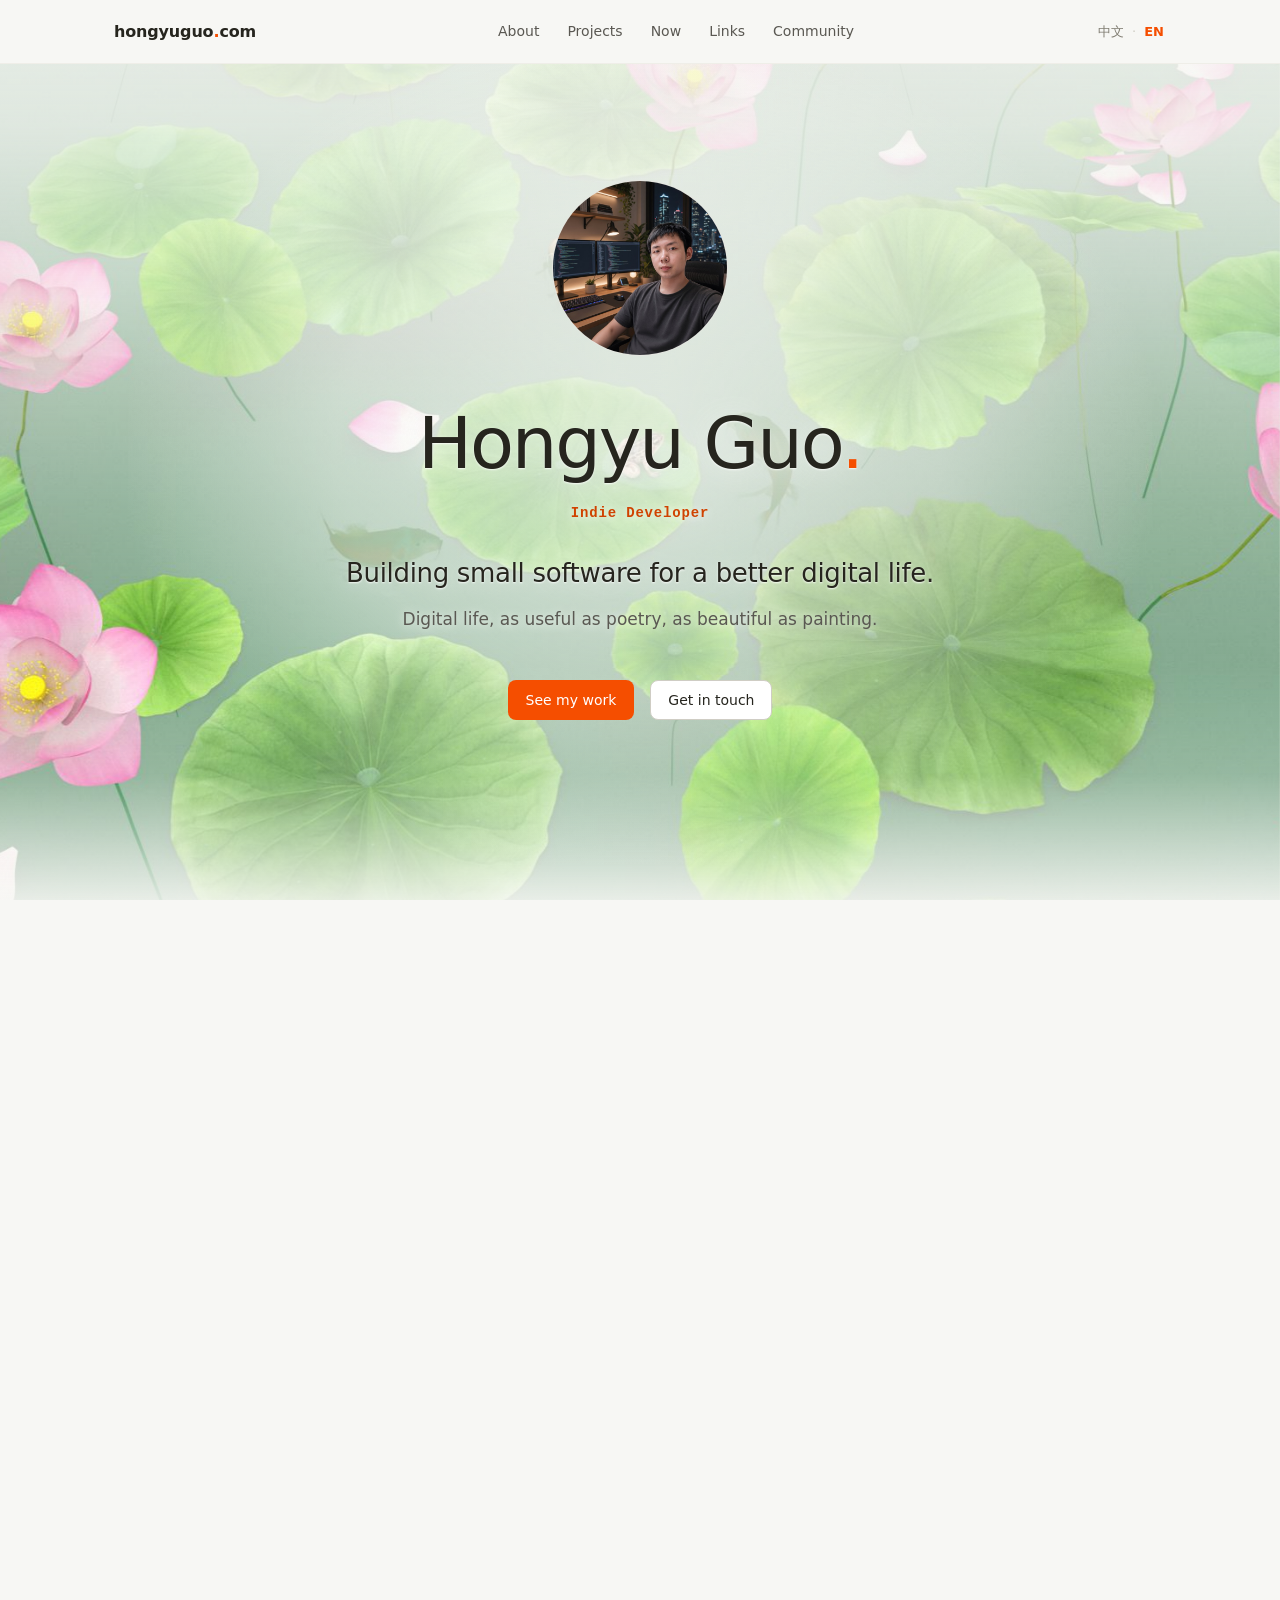
==== index.html @ 1970f5fa "hero 荷花池背景改为压缩视频滚动 scrub:101帧序列(10MB/101请求)压成 H.264 mp4(1.4MB/1请求),不自动播放仅随滚动 seek,失败回退按需加载帧序列;部署包排除 " ====
<!DOCTYPE html>
<html lang="en" data-title-key="meta.title.index">
<head>
  <meta charset="UTF-8">
  <meta name="viewport" content="width=device-width, initial-scale=1.0">
  <title>Hongyu Guo · Indie Developer</title>
  <meta name="description" content="Hongyu Guo, indie developer. Building small software for a better digital life — SafeVault and MaiKer.">
  <link rel="icon" type="image/png" media="(prefers-color-scheme: dark)" href="assets/favicon-white.png?v=2">
  <link rel="icon" type="image/png" media="(prefers-color-scheme: light)" href="assets/favicon-black.png?v=2">
  <link rel="stylesheet" href="preview-cursor.css?v=8">
</head>
<body>

  <!-- Top nav · cream canvas, 64px -->
  <nav class="top-nav" aria-label="Global">
    <div class="nav-inner">
      <a class="wordmark" href="#top">hongyuguo<span class="dot">.</span>com</a>
      <div class="nav-links">
        <a href="#about" data-scene="about" data-i18n="nav.about">About</a>
        <a href="#projects" data-scene="projects" data-i18n="nav.projects">Projects</a>
        <a href="#now" data-scene="now" data-i18n="nav.now">Now</a>
        <a href="#links" data-scene="links" data-i18n="nav.links">Links</a>
        <a href="discuss.html" data-i18n="nav.community">Community</a>
      </div>
      <span class="lang-switch" aria-label="Language">
        <a href="#" data-lang="zh">中文</a>
        <span class="sep">·</span>
        <a href="#" data-lang="en">EN</a>
      </span>
    </div>
  </nav>

  <main id="top">

    <!-- One-screen scroll story: 4 scenes inside a sticky viewport -->
    <section class="hero hero-pond" id="hero-pond">
      <div class="hero-sticky">

        <!-- scene backdrop: 压缩视频 scrub(3D 环绕镜头)——视频不自动播放,
             仅随滚动 seek 到对应帧;视频失败时回退为按需加载帧序列 -->
        <div class="pond-scene" aria-hidden="true">
          <img class="pond-img" id="pond-frame" src="assets/video/hehuachi/hehuachi0000.jpg" alt="" style="opacity:1">
          <video class="pond-img pond-video" id="pond-video" muted playsinline webkit-playsinline
                 preload="auto" disablepictureinpicture
                 poster="assets/video/hehuachi/hehuachi0000.jpg"
                 src="assets/video/hehuachi-orbit.mp4"></video>
        </div>

        <div class="pond-shade" id="pond-shade" aria-hidden="true"></div>
        <div class="white-veil" id="white-veil" aria-hidden="true"></div>

        <!-- Scene 1 · intro -->
        <div class="screen-content hero-content" id="screen-hero">
          <img class="avatar" src="assets/avatar.jpg" alt="Portrait of Hongyu Guo" width="176" height="176">
          <h1 class="hero-name">Hongyu Guo<span class="dot">.</span></h1>
          <p class="hero-role" data-i18n="hero.role">Indie Developer</p>
          <p class="hero-tagline" data-i18n="hero.tagline">Building small software for a better digital life.</p>
          <p class="hero-poem" data-i18n="hero.poem">让数字生活，好用如诗，好看如画</p>
          <div class="hero-cta">
            <a class="btn-primary" href="#about" data-scene="about" data-i18n="hero.cta.work">See my work</a>
            <a class="btn-secondary" href="#links" data-scene="links" data-i18n="hero.cta.touch">Get in touch</a>
          </div>
        </div>

        <!-- Scene 2 · About on translucent white veil -->
        <div class="screen-content screen-panel" id="screen-about">
          <div class="panel-inner">
            <p class="eyebrow" data-i18n="scene.about">01 — About</p>
            <h2 class="section-title" data-i18n="title.about">About</h2>
            <div class="about-copy">
              <p data-i18n="about.p1">Hi, I’m Hongyu Guo — an indie developer. I design and build small software
                that makes digital life safer, calmer, and a little more beautiful:
                a password manager you can trust, wallpapers that make your Mac feel alive.</p>
              <p data-i18n-html="about.p2">Right now I’m focused on <a href="https://safevault-service.online" target="_blank" rel="noopener">SafeVault</a>
                and <a href="https://macwall.skin" target="_blank" rel="noopener">MaiKer</a>,
                both designed, built, and shipped by myself across five platforms.</p>
            </div>
          </div>
        </div>

        <!-- Scene 3 · Projects on translucent white veil -->
        <div class="screen-content screen-panel" id="screen-projects">
          <div class="panel-inner">
            <p class="eyebrow" data-i18n="scene.projects">02 — Projects</p>
            <h2 class="section-title" data-i18n="title.projects">Projects</h2>
            <div class="projects-grid">
              <article class="product-card">
                <span class="card-tag" data-i18n="projects.tag.safevault">Password manager</span>
                <h3 class="product-name">SafeVault</h3>
                <p class="product-tagline" data-i18n-html="projects.safevault">Close the lid at night — your passwords rest in the cloud as ciphertext. Built on the <a href="https://csrc.nist.gov/publications/detail/fips/197/final" target="_blank" rel="noopener">AES-256-GCM standard</a> with authenticated encryption and PBKDF2 key derivation, plaintext never leaves your device; sync transmits ciphertext only, so a breached server can recover not a single password.</p>
                <div class="product-cta">
                  <a class="btn-primary" href="https://safevault-service.online" target="_blank" rel="noopener" data-i18n="projects.visit">Visit site →</a>
                </div>
              </article>
              <article class="product-card">
                <span class="card-tag" data-i18n="projects.tag.maiker">Wallpaper app</span>
                <h3 class="product-name">MaiKer</h3>
                <p class="product-tagline" data-i18n="projects.maiker">Dawn on snowy peaks, wheat rippling at noon, fireflies drifting at dusk — live wallpapers turn your desktop into flowing scenery: drifting snow, fireflies, stardust blooming under your cursor, and a clock pulsing to your music. Every wake of the screen is a new encounter.</p>
                <div class="product-cta">
                  <a class="btn-primary" href="https://macwall.skin" target="_blank" rel="noopener" data-i18n="projects.visit">Visit site →</a>
                </div>
              </article>
            </div>

            <!-- VS Code 扩展开发案例（小字一行，扩展占比不大） -->
            <p class="ext-note">
              <img src="assets/icons/vscode.png" alt="VS Code 图标">
              <span data-i18n-html="ext.note">vscode 扩展开发案例：<a href="https://marketplace.visualstudio.com/items?itemName=honor-world.ext-trans-picker" target="_blank" rel="noopener">扩展选择助手</a>、<a href="https://marketplace.visualstudio.com/items?itemName=honor-world.dev-env-sync" target="_blank" rel="noopener">部署环境一键迁移</a>、<a href="https://marketplace.visualstudio.com/items?itemName=honor-world.local-skill-quick-launch" target="_blank" rel="noopener">本地skill快捷调用</a>、<a href="https://marketplace.visualstudio.com/items?itemName=honor-world.ChairmanMao-guide-life" target="_blank" rel="noopener">毛主席思想指导</a></span>
            </p>
          </div>
        </div>

        <!-- Scene 4 · Now + Links + footer on white -->
        <div class="screen-content screen-end" id="screen-end">
          <div class="end-inner">

            <div class="end-row now-zone">
              <img class="carp-img" src="assets/carp.png?v=4" alt="">
              <div class="end-block">
                <p class="eyebrow" data-i18n="scene.now">03 — Now</p>
                <h2 class="section-title" data-i18n="title.now">Now</h2>
                <p class="now-copy" data-i18n="now.copy">Shipping the next SafeVault update across four platforms, refining
                  the MaiKer content pipeline, and learning something new every day.</p>
              </div>
            </div>

            <div class="end-row links-zone">
              <div class="end-block">
                <p class="eyebrow" data-i18n="scene.links">04 — Links</p>
                <h2 class="section-title" data-i18n="title.links">Links</h2>
                <div class="links-rows">
                  <div class="links-row">
                    <a class="link-pill" href="https://x.com/kevinguozn?s=11" target="_blank" rel="noopener"><img src="assets/icons/x.png" alt="">X (Twitter)</a>
                    <a class="link-pill" href="https://github.com/Gsaecy" target="_blank" rel="noopener"><img src="assets/icons/github.png" alt="">GitHub</a>
                    <a class="link-pill" href="https://www.instagram.com/kevin536752?igsi=bnB3Nnc3aXIwYXAx&amp;utm_source=qr" target="_blank" rel="noopener"><img src="assets/icons/instagram.png" alt="">Instagram</a>
                    <a class="link-pill" href="https://www.tiktok.com/@kevin.guo77?_r=1&amp;_t=ZT-99HRJlBDQfF" target="_blank" rel="noopener"><img src="assets/icons/tiktok.png" alt="">TikTok</a>
                  </div>
                  <div class="links-row">
                    <a class="link-pill" href="https://b23.tv/ZQjOlLR" target="_blank" rel="noopener"><img src="assets/icons/bilibili.png" alt=""><span data-i18n="links.bilibili">哔哩哔哩</span></a>
                    <a class="link-pill" href="https://xhslink.cn/m/9kBhTR2vwKs" target="_blank" rel="noopener"><img src="assets/icons/red.png?v=2" alt=""><span data-i18n="links.red">小红书</span></a>
                  </div>
                </div>
              </div>
            </div>

            <div class="end-row community-zone">
              <div class="end-block community-card">
                <div class="community-copy">
                  <p class="eyebrow" data-i18n="scene.community">05 — Community</p>
                  <h2 class="section-title" data-i18n="title.community">留言讨论</h2>
                  <p class="now-copy" data-i18n="community.copy">对我开发的软件有建议、问题或功能愿望？每个产品都有专属话题，等你来聊。</p>
                </div>
                <div class="community-actions">
                  <a class="btn-primary" href="discuss.html" data-i18n="community.enter">进入讨论区 →</a>
                  <span class="qr-chip">
                    <img src="assets/qr/discuss.png" alt="扫码进入讨论区">
                    <span data-i18n="community.qr">手机扫码留言</span>
                  </span>
                </div>
              </div>
            </div>

            <div class="frog-frames" aria-hidden="true">
              <img class="frog-frame f1" src="assets/frog1.png?v=3" alt="">
              <img class="frog-frame f2" src="assets/frog2.png?v=3" alt="">
            </div>

            <div class="end-footer">
              <p data-i18n="footer.copyright">© 2026 Hongyu Guo — Building small software for a better digital life.</p>
              <p class="zh" data-i18n="hero.poem">让数字生活，好用如诗，好看如画。</p>
              <p class="credit" data-i18n-html="footer.credit">Carp &amp; Frog 3D models by the author (Hongyu Guo) · <a href="https://www.cgmodel.com/model/551075.html" target="_blank" rel="noopener">CGmodel</a></p>
            </div>

          </div>
        </div>

      </div>
    </section>

  </main>

  <script src="i18n.js?v=12"></script>
  <script src="pond-scroll-video.js?v=1"></script>
</body>
</html>
---- preview-cursor.css ----
/* ==========================================================================
   Hongyu Guo — Cursor 风格预览（单屏滚动叙事版）
   设计规范：design/candidates/cursor.md（warm cream canvas + Cursor Orange）
   结构：400vh 滚动轨道 + sticky 100vh 视窗，四幕内容按滚动进度显现
   ========================================================================== */

:root {
  --primary: #f54e00;
  --primary-active: #d04200;
  --ink: #26251e;
  --body: #5a5852;
  --muted: #807d72;
  --hairline: #e6e5e0;
  --hairline-soft: #efeee8;
  --hairline-strong: #cfcdc4;
  --canvas: #f7f7f4;
  --surface-card: #ffffff;

  --font-sans: "Inter", system-ui, -apple-system, BlinkMacSystemFont,
    "Helvetica Neue", "PingFang SC", "Hiragino Sans GB", "Microsoft YaHei", sans-serif;
  --font-mono: "JetBrains Mono", "SF Mono", ui-monospace, Menlo, monospace;

  --sp-section: 80px;
  --sp-xxl: 48px;
  --sp-xl: 32px;
  --sp-lg: 24px;
  --sp-md: 20px;
  --sp-base: 16px;

  --rounded-md: 8px;
  --rounded-lg: 12px;
}

* { margin: 0; padding: 0; box-sizing: border-box; }

body {
  font-family: var(--font-sans);
  font-size: 16px;
  line-height: 1.5;
  color: var(--body);
  background: var(--canvas);
  -webkit-font-smoothing: antialiased;
}

a { color: var(--primary); text-decoration: none; }

.top-nav {
  position: fixed; /* immune to scroll: no sticky re-positioning jitter */
  top: 0;
  left: 0;
  width: 100%;
  z-index: 100;
  height: 64px;
  background: var(--canvas);
  border-bottom: 1px solid var(--hairline-soft);
  display: flex;
  align-items: center;
}

.nav-inner {
  width: 100%;
  max-width: 1100px;
  margin: 0 auto;
  padding: 0 24px;
  display: flex;
  align-items: center;
  justify-content: space-between;
  gap: var(--sp-lg);
}

.wordmark { font-size: 16px; font-weight: 600; letter-spacing: -0.01em; color: var(--ink); }
.wordmark .dot { color: var(--primary); }

.nav-links { display: flex; align-items: center; gap: 28px; }
.nav-links a { font-size: 14px; font-weight: 500; color: var(--body); transition: color 0.2s ease; }
.nav-links a:hover { color: var(--ink); }

/* language switch — 中 / EN */
.lang-switch {
  display: inline-flex;
  align-items: center;
  gap: 6px;
  flex-shrink: 0;
  font-size: 13px;
  line-height: 1;
}
.lang-switch a {
  color: var(--muted);
  font-weight: 500;
  padding: 4px 2px;
  transition: color 0.2s ease;
}
.lang-switch a:hover { color: var(--ink); }
.lang-switch a.active { color: var(--primary); font-weight: 600; }
.lang-switch .sep { color: var(--hairline-strong); }

/* ---- scroll story: track + fixed viewport ---------------------------------- */
.hero-pond { height: 400vh; position: relative; }

/* fixed (not sticky): scroll only drives opacity, text position never moves —
   eliminates sub-pixel jitter caused by sticky re-positioning during scrolling */
.hero-sticky {
  position: fixed;
  top: 0;
  left: 0;
  width: 100%;
  height: 100vh;
  overflow: hidden;
  background: var(--canvas);
}

/* backdrop images */
.pond-scene { position: absolute; inset: 0; z-index: 0; overflow: hidden; background: #dfe9d9; }
.pond-img {
  position: absolute;
  inset: 0;
  width: 100%;
  height: 100%;
  object-fit: cover;
  object-position: 50% 72%;
  will-change: opacity, transform;
  transition: opacity 0.6s ease; /* image swap fades softly after a page-turn */
}

/* 第三张荷花图：全屏 cover（最小裁剪填满视窗），主体居中 */
.pond-img[data-i="2"] { object-fit: cover; object-position: 50% 50%; }

/* 视频 scrub 层：初始透明(poster/帧图垫底)，loadeddata 后淡入覆盖 */
.pond-video { opacity: 0; pointer-events: none; }

/* cream veil — long smooth falloff, top kept light for the intro copy */
.pond-shade {
  position: absolute;
  inset: 0;
  z-index: 1;
  pointer-events: none;
  background: linear-gradient(
    180deg,
    rgba(247, 247, 244, 0.88) 0%,
    rgba(247, 247, 244, 0.80) 14%,
    rgba(247, 247, 244, 0.60) 30%,
    rgba(247, 247, 244, 0.38) 44%,
    rgba(247, 247, 244, 0.20) 56%,
    rgba(247, 247, 244, 0.10) 66%,
    rgba(247, 247, 244, 0.06) 74%,
    rgba(247, 247, 244, 0.20) 86%,
    rgba(247, 247, 244, 0.88) 100%
  );
  transition: opacity 0.25s linear;
}

/* final white-out */
.white-veil {
  position: absolute;
  inset: 0;
  z-index: 2;
  background: var(--canvas);
  opacity: 0;
  pointer-events: none;
}

/* ---- screen content layers -------------------------------------------------- */
.screen-content {
  position: absolute;
  inset: 0;
  z-index: 3;
  display: flex;
  flex-direction: column;
  align-items: center;
  justify-content: center;
  padding: 72px 24px;
  overflow-y: auto;
  opacity: 0;
  pointer-events: none;
}

.screen-content.visible { pointer-events: auto; }

.hero-content { justify-content: center; }

/* soft radial glow behind the intro copy for contrast over imagery */
.hero-content::before {
  content: '';
  position: absolute;
  inset: 4% 10%;
  background: radial-gradient(
    ellipse at center,
    rgba(247, 247, 244, 0.72) 0%,
    rgba(247, 247, 244, 0.46) 42%,
    rgba(247, 247, 244, 0) 72%
  );
  z-index: -1;
  pointer-events: none;
}

/* translucent white veil over imagery (About / Projects), no card */
.screen-panel {
  background: rgba(255, 255, 255, 0.66);
}

.panel-inner {
  max-width: 760px;
  width: 100%;
  text-align: center;
}

.panel-inner .about-copy,
.panel-inner .projects-grid {
  text-align: left;
}

/* typography */
.eyebrow {
  font-family: var(--font-mono);
  font-size: 12px;
  font-weight: 600;
  letter-spacing: 0.16em;
  text-transform: uppercase;
  color: var(--body);
  margin-bottom: var(--sp-base);
  text-shadow: 0 1px 6px rgba(255, 255, 255, 0.9);
}

.section-title {
  font-size: 36px;
  font-weight: 400;
  line-height: 1.2;
  letter-spacing: -0.72px;
  color: var(--ink);
  margin-bottom: var(--sp-xxl);
  text-shadow: 0 1px 2px rgba(255, 255, 255, 0.85), 0 2px 20px rgba(255, 255, 255, 0.5);
}

.hero-avatar-wrap { text-align: center; }

.avatar {
  width: 176px;
  height: 176px;
  border-radius: 50%;
  object-fit: cover;
  border: 1px solid var(--hairline);
  margin-bottom: var(--sp-xxl);
}

.hero-name {
  font-size: 72px;
  font-weight: 400;
  line-height: 1.1;
  letter-spacing: -2.16px;
  color: var(--ink);
  text-shadow: 0 1px 2px rgba(255, 255, 255, 0.8), 0 2px 26px rgba(255, 255, 255, 0.55);
}
.hero-name .dot { color: var(--primary); }

.hero-role {
  margin-top: var(--sp-md);
  font-family: var(--font-mono);
  font-size: 14px;
  font-weight: 600;
  color: var(--primary-active);
  letter-spacing: 0.06em;
  text-shadow: 0 1px 8px rgba(255, 255, 255, 0.9);
}

.hero-tagline {
  margin-top: var(--sp-xl);
  font-size: 26px;
  font-weight: 400;
  line-height: 1.35;
  letter-spacing: -0.325px;
  color: var(--ink);
  text-shadow: 0 1px 2px rgba(255, 255, 255, 0.85), 0 2px 22px rgba(255, 255, 255, 0.5);
}

.hero-tagline-zh,
.hero-poem {
  margin-top: var(--sp-base);
  font-size: 17px;
  color: var(--body);
  text-shadow: 0 1px 10px rgba(255, 255, 255, 0.85);
}

.hero-cta { margin-top: var(--sp-xxl); display: flex; justify-content: center; gap: var(--sp-base); flex-wrap: wrap; }

/* buttons */
.btn-primary {
  display: inline-block;
  background: var(--primary);
  color: #ffffff;
  font-size: 14px;
  font-weight: 500;
  line-height: 20px;
  border-radius: var(--rounded-md);
  padding: 10px 18px;
  transition: background 0.2s ease, transform 0.15s ease;
}
.btn-primary:hover { background: var(--primary-active); color: #ffffff; }
.btn-primary:active { transform: scale(0.97); }

.btn-secondary {
  display: inline-block;
  background: var(--surface-card);
  color: var(--ink);
  font-size: 14px;
  font-weight: 500;
  line-height: 20px;
  border-radius: var(--rounded-md);
  border: 1px solid var(--hairline-strong);
  padding: 9px 17px;
  transition: border-color 0.2s ease;
}
.btn-secondary:hover { border-color: var(--muted); }

/* about copy */
.about-copy p {
  font-size: 16px;
  line-height: 1.62;
  margin-bottom: var(--sp-md);
  color: var(--ink);
  text-shadow: 0 1px 6px rgba(255, 255, 255, 0.75);
}
.about-copy p:last-child { margin-bottom: 0; }
.about-copy .zh { color: var(--body); font-size: 15px; }
.about-copy a { font-weight: 600; }

/* projects grid — plain text, no cards */
.projects-grid { display: grid; grid-template-columns: 1fr 1fr; gap: var(--sp-xl); }

.product-card {
  display: flex;
  flex-direction: column;
  align-items: flex-start;
  text-align: left;
}

.card-tag {
  font-family: var(--font-mono);
  font-size: 11px;
  font-weight: 600;
  letter-spacing: 0.08em;
  text-transform: uppercase;
  color: var(--muted);
  background: var(--canvas);
  border-radius: 9999px;
  padding: 4px 10px;
  margin-bottom: var(--sp-base);
}

.product-name {
  font-size: 22px;
  font-weight: 400;
  letter-spacing: -0.11px;
  color: var(--ink);
  text-shadow: 0 1px 6px rgba(255, 255, 255, 0.8);
}
.product-tagline {
  margin-top: var(--sp-base);
  font-size: 15px;
  line-height: 1.6;
  color: var(--ink);
  text-shadow: 0 1px 6px rgba(255, 255, 255, 0.7);
  flex: 1;
}
.product-cta { margin-top: var(--sp-xl); }
.product-cta .btn-primary { padding: 8px 16px; font-size: 13px; }

/* 产品卡正文中的内联链接（如加密标准出处） */
.product-tagline a {
  color: var(--ink);
  font-weight: 600;
  text-decoration: underline;
  text-underline-offset: 3px;
}
.product-tagline a:hover { color: var(--primary); }

/* VS Code 扩展开发案例 — 底部一行小字（扩展占比不大，不占版面） */
.ext-note {
  margin-top: 30px;
  display: flex;
  align-items: center;
  justify-content: center;
  flex-wrap: wrap;
  gap: 8px;
  font-size: 13px;
  line-height: 1.7;
  color: var(--muted);
  text-align: left;
  text-shadow: 0 1px 6px rgba(255, 255, 255, 0.75);
}

.ext-note img {
  width: 18px;
  height: 18px;
  border-radius: 4px;
  flex-shrink: 0;
}

.ext-note a { color: var(--body); text-decoration: underline; text-underline-offset: 3px; }
.ext-note a:hover { color: var(--primary); }

/* Community zone — 结尾幕留言讨论入口（横向卡片） */
.community-zone { margin-top: 32px; }

.community-card {
  display: flex;
  align-items: center;
  justify-content: space-between;
  gap: 28px;
  max-width: 640px;
  width: 100%;
  /* 磨砂玻璃透明卡片 */
  background: rgba(255, 255, 255, 0.55);
  backdrop-filter: blur(24px) saturate(180%);
  -webkit-backdrop-filter: blur(24px) saturate(180%);
  border: 1px solid rgba(255, 255, 255, 0.65);
  border-radius: var(--rounded-lg);
  padding: 26px 30px;
  text-align: left;
  box-shadow: 0 8px 32px rgba(38, 37, 30, 0.08);
}

.community-card .eyebrow { margin-bottom: 8px; }
.community-card .section-title { margin-bottom: 8px; font-size: 30px; }
.community-card .now-copy { margin-bottom: 0; font-size: 14px; }

.community-actions {
  display: flex;
  flex-direction: column;
  align-items: center;
  gap: 12px;
  flex-shrink: 0;
}

.qr-chip {
  display: inline-flex;
  align-items: center;
  gap: 10px;
  /* 与磨砂卡片呼应：半透明白玻璃 */
  background: rgba(255, 255, 255, 0.72);
  backdrop-filter: blur(8px);
  -webkit-backdrop-filter: blur(8px);
  border: 1px solid rgba(255, 255, 255, 0.8);
  border-radius: var(--rounded-lg);
  padding: 8px 14px 8px 8px;
}

.qr-chip img {
  width: 52px;
  height: 52px;
  border-radius: 6px;
  border: 1px solid var(--hairline);
}

.qr-chip span { font-size: 13px; font-weight: 500; color: var(--ink); }

/* 结尾幕：三处标题收紧间距，保证内容完整可见 */
.end-inner .section-title { margin-bottom: 20px; }
.end-row + .end-row { margin-top: 16px; }
.end-footer { margin-top: 26px; }

/* 面板内容超出视口时可从顶部滚动（短内容保持垂直居中） */
.screen-panel, .screen-end { justify-content: flex-start; }
.panel-inner, .end-inner { margin-top: auto; margin-bottom: auto; }


/* end screen (white) */
.screen-end { z-index: 4; }
.end-inner { position: relative; max-width: 960px; width: 100%; text-align: center; }
.end-gap { margin-top: var(--sp-xxl); }

.end-row {
  position: relative;
  display: flex;
  justify-content: center;
  width: 100%;
}

.end-row + .end-row { margin-top: 28px; }

.end-block {
  position: relative;
  z-index: 1;
  max-width: 560px;
  text-align: center;
}

/* decorative layers behind text — sized by JS to fit available space */
.carp-img {
  position: absolute;
  left: 1%;
  top: calc(50% - 50px); /* nudge up 50px total */
  z-index: 0;
  pointer-events: none; /* 纯装饰，不可点击 */
  cursor: default;
  transform-origin: 50% 60%;
  filter: drop-shadow(0 8px 24px rgba(32, 32, 32, 0.12));
  animation: carp-sway 7s ease-in-out infinite;
}

@keyframes carp-sway {
  0%, 100% { transform: rotate(-3deg) translateY(-50%); }
  25%      { transform: rotate(0deg)  translateY(calc(-50% - 6px)); }
  50%      { transform: rotate(3deg)  translateY(-50%); }
  75%      { transform: rotate(0deg)  translateY(calc(-50% - 3px)); }
}

/* positioned by JS: bottom-aligned with the copyright line, width fits available space */
.frog-frames {
  position: absolute;
  right: 1%;
  z-index: 0;
  pointer-events: none; /* 纯装饰，不可点击 */
  cursor: default;
  opacity: 0; /* shown once JS lays it out */
}

.frog-frame {
  position: absolute;
  inset: 0;
  width: 100%;
  height: 100%;
  object-fit: contain;
  transform: scaleX(-1); /* mirrored */
}

/* 6s cross-fade loop: one fades in while the other fades out */
.frog-frame.f1 { animation: frog-f1 6s ease-in-out infinite; }
.frog-frame.f2 { animation: frog-f2 6s ease-in-out infinite; }

@keyframes frog-f1 { 0%, 100% { opacity: 1; } 50% { opacity: 0; } }
@keyframes frog-f2 { 0%, 100% { opacity: 0; } 50% { opacity: 1; } }

.now-copy { font-size: 16px; line-height: 1.5; margin-bottom: var(--sp-md); color: var(--body); }
.now-copy:last-child { margin-bottom: 0; }
.now-copy.zh { color: var(--muted); font-size: 15px; }

.links-rows { display: flex; flex-direction: column; align-items: center; gap: 10px; margin-top: var(--sp-md); }
.links-row { display: flex; flex-wrap: wrap; justify-content: center; gap: 14px 28px; }
.link-pill {
  display: inline-flex;
  align-items: center;
  gap: 10px;
  color: var(--ink);
  font-size: 16px;
  font-weight: 600;
  line-height: 1.0;
  padding: 4px 6px;
  transition: color 0.2s ease;
}
.link-pill img {
  width: 22px;
  height: 22px;
  border-radius: 5px;
  object-fit: contain;
}
.link-pill:hover { color: var(--primary); }

.end-footer { margin-top: var(--sp-xxl); font-size: 13px; line-height: 1.7; color: var(--muted); }
.end-footer .zh { margin-top: 2px; }
.end-footer .credit { margin-top: 8px; font-size: 12px; color: var(--muted); }
.end-footer .credit a { color: inherit; text-decoration: underline; }
.end-footer .credit a:hover { color: var(--primary); }

/* ---- responsive ------------------------------------------------------------- */
@media (max-width: 734px) {
  .screen-content { padding: 80px 16px 24px; justify-content: flex-start; }
  .hero-content { justify-content: center; }
  .hero-name { font-size: 44px; letter-spacing: -1.32px; }
  .hero-tagline { font-size: 22px; }
  .avatar { width: 132px; height: 132px; margin-bottom: var(--sp-xl); }
  .section-title { font-size: 28px; margin-bottom: var(--sp-xl); }
  .glass, .panel-inner { padding: 0; }
  .screen-panel { padding: 80px 22px 40px; } /* 80px clears the 64px fixed nav */
  .projects-grid { grid-template-columns: 1fr; }
  .ext-note { justify-content: center; text-align: center; }
  .community-zone { margin-top: 26px; }
  .community-card { flex-direction: column; gap: 18px; padding: 22px 20px; text-align: center; }
  .community-copy { text-align: center; }
  .community-actions { flex-direction: row; flex-wrap: wrap; justify-content: center; }

  .nav-links { gap: 16px; flex-shrink: 0; overflow-x: auto; scrollbar-width: none; }
  .nav-links::-webkit-scrollbar { display: none; }
  .nav-inner { flex-wrap: nowrap; }
  .wordmark { font-size: 13px; flex-shrink: 0; }

  /* bigger touch targets */
  .link-pill { padding: 10px 14px; gap: 8px; }
  .nav-links a { padding: 8px 2px; }
  .lang-switch a { padding: 8px 2px; }

  /* mobile only: two-column icon grid, second row aligned to the first row */
  .links-rows {
    display: grid;
    grid-template-columns: repeat(2, max-content);
    column-gap: 28px;
    row-gap: 12px;
    justify-content: center;
  }
  .links-row { display: contents; }
  .links-row .link-pill { justify-self: start; }

  /* safe vertical centering: auto margins center content when it fits,
     and collapse to top-aligned (no clipping) when it is taller than the
     viewport — keeps the eyebrow (01/02/03) always visible */
  .panel-inner, .end-inner { margin-top: auto; margin-bottom: auto; }
}
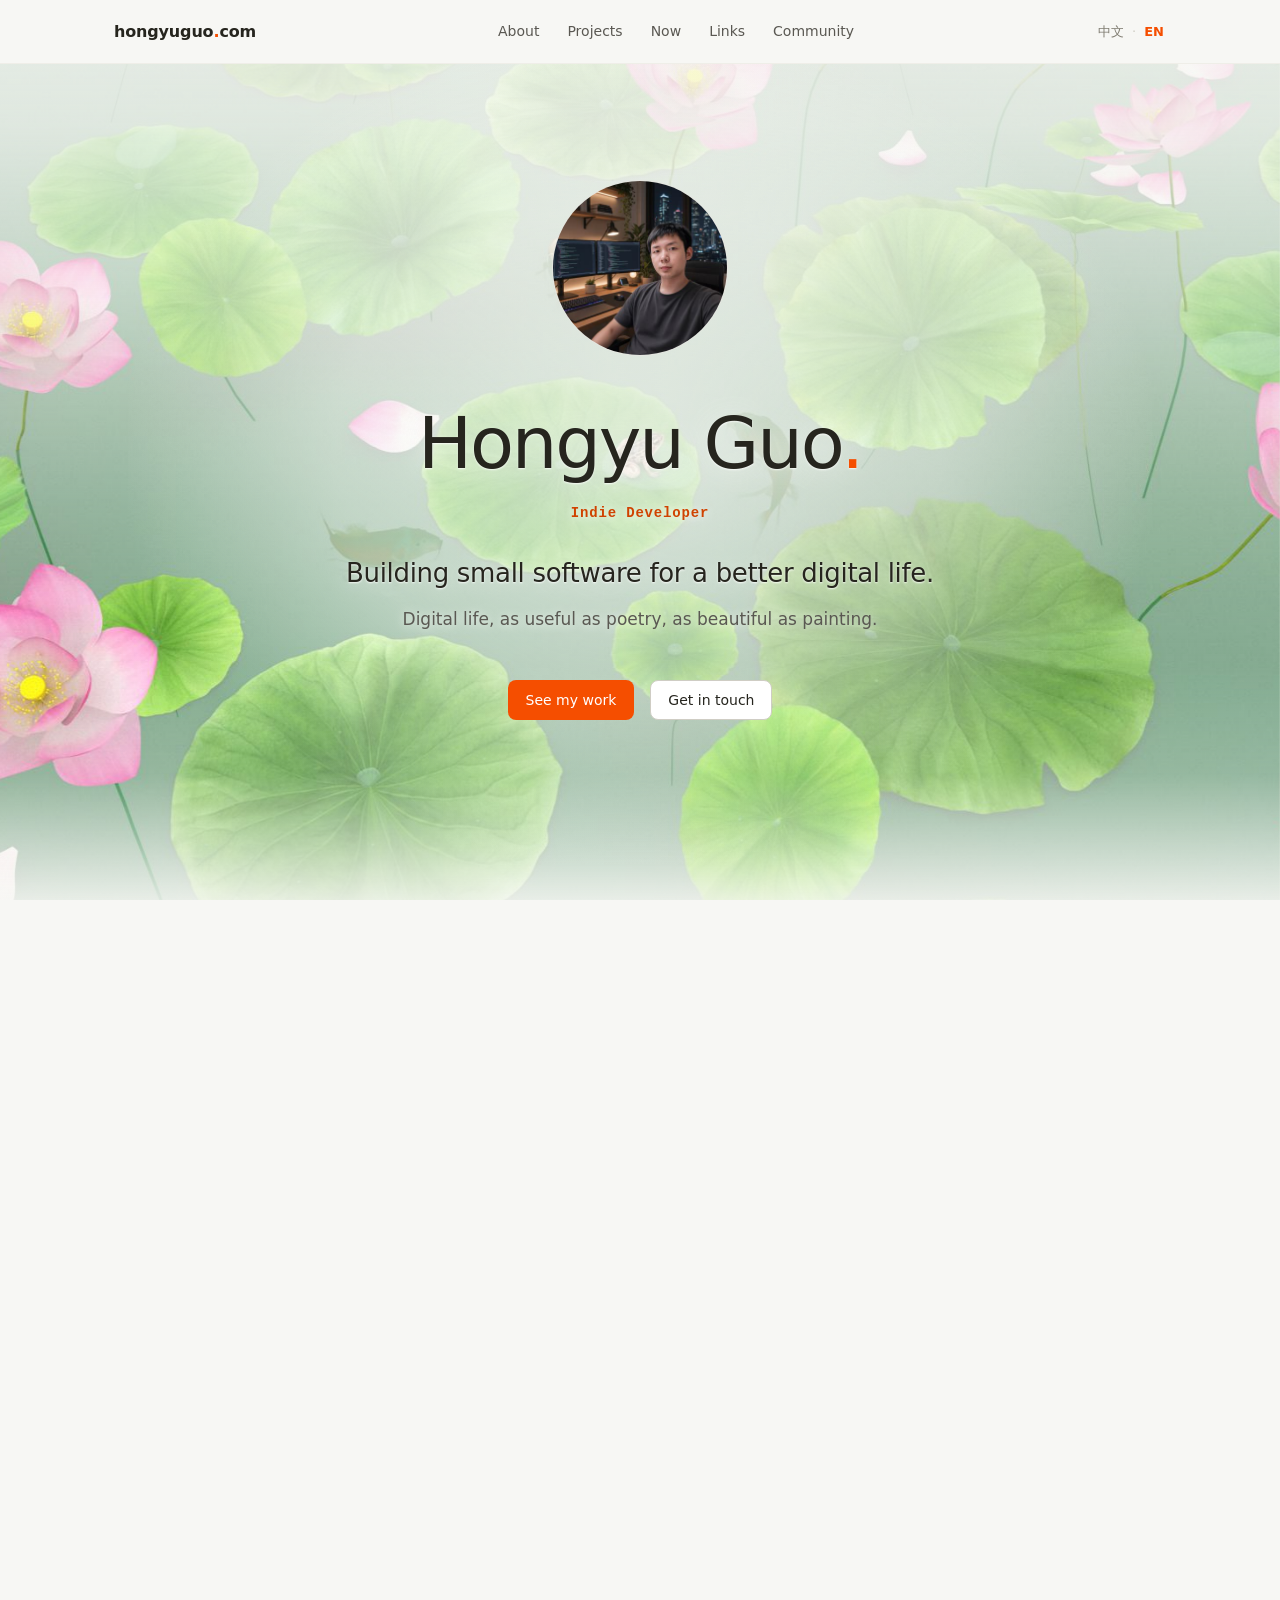
==== commit 4c14e7a1: "性能优化:视频 1536→1280 CRF30(967KB)、鲤鱼/青蛙转WebP(300/480KB→14/21KB)、头像/favicon压缩、poster同分辨率、视频层禁opacity过渡(修" ====
--- a/index.html
+++ b/index.html
@@ -7,7 +7,7 @@
   <meta name="description" content="Hongyu Guo, indie developer. Building small software for a better digital life — SafeVault and MaiKer.">
   <link rel="icon" type="image/png" media="(prefers-color-scheme: dark)" href="assets/favicon-white.png?v=2">
   <link rel="icon" type="image/png" media="(prefers-color-scheme: light)" href="assets/favicon-black.png?v=2">
-  <link rel="stylesheet" href="preview-cursor.css?v=8">
+  <link rel="stylesheet" href="preview-cursor.css?v=12">
 </head>
 <body>
 
@@ -39,11 +39,11 @@
         <!-- scene backdrop: 压缩视频 scrub(3D 环绕镜头)——视频不自动播放,
              仅随滚动 seek 到对应帧;视频失败时回退为按需加载帧序列 -->
         <div class="pond-scene" aria-hidden="true">
-          <img class="pond-img" id="pond-frame" src="assets/video/hehuachi/hehuachi0000.jpg" alt="" style="opacity:1">
+          <img class="pond-img" id="pond-frame" src="assets/video/hehuachi-poster.jpg" alt="" style="opacity:1">
           <video class="pond-img pond-video" id="pond-video" muted playsinline webkit-playsinline
                  preload="auto" disablepictureinpicture
-                 poster="assets/video/hehuachi/hehuachi0000.jpg"
-                 src="assets/video/hehuachi-orbit.mp4"></video>
+                 poster="assets/video/hehuachi-poster.jpg"
+                 src="assets/video/hehuachi-orbit.mp4?v=2"></video>
         </div>
 
         <div class="pond-shade" id="pond-shade" aria-hidden="true"></div>
@@ -51,14 +51,16 @@
 
         <!-- Scene 1 · intro -->
         <div class="screen-content hero-content" id="screen-hero">
-          <img class="avatar" src="assets/avatar.jpg" alt="Portrait of Hongyu Guo" width="176" height="176">
-          <h1 class="hero-name">Hongyu Guo<span class="dot">.</span></h1>
-          <p class="hero-role" data-i18n="hero.role">Indie Developer</p>
-          <p class="hero-tagline" data-i18n="hero.tagline">Building small software for a better digital life.</p>
-          <p class="hero-poem" data-i18n="hero.poem">让数字生活，好用如诗，好看如画</p>
-          <div class="hero-cta">
-            <a class="btn-primary" href="#about" data-scene="about" data-i18n="hero.cta.work">See my work</a>
-            <a class="btn-secondary" href="#links" data-scene="links" data-i18n="hero.cta.touch">Get in touch</a>
+          <div class="hero-inner">
+            <img class="avatar" src="assets/avatar.jpg" alt="Portrait of Hongyu Guo" width="176" height="176">
+            <h1 class="hero-name">Hongyu Guo<span class="dot">.</span></h1>
+            <p class="hero-role" data-i18n="hero.role">Indie Developer</p>
+            <p class="hero-tagline" data-i18n="hero.tagline">Building small software for a better digital life.</p>
+            <p class="hero-poem" data-i18n="hero.poem">让数字生活，好用如诗，好看如画</p>
+            <div class="hero-cta">
+              <a class="btn-primary" href="#about" data-scene="about" data-i18n="hero.cta.work">See my work</a>
+              <a class="btn-secondary" href="#links" data-scene="links" data-i18n="hero.cta.touch">Get in touch</a>
+            </div>
           </div>
         </div>
 
@@ -115,7 +117,7 @@
           <div class="end-inner">
 
             <div class="end-row now-zone">
-              <img class="carp-img" src="assets/carp.png?v=4" alt="">
+              <img class="carp-img" src="assets/carp.webp" alt="">
               <div class="end-block">
                 <p class="eyebrow" data-i18n="scene.now">03 — Now</p>
                 <h2 class="section-title" data-i18n="title.now">Now</h2>
@@ -161,8 +163,8 @@
             </div>
 
             <div class="frog-frames" aria-hidden="true">
-              <img class="frog-frame f1" src="assets/frog1.png?v=3" alt="">
-              <img class="frog-frame f2" src="assets/frog2.png?v=3" alt="">
+              <img class="frog-frame f1" src="assets/frog1.webp" alt="">
+              <img class="frog-frame f2" src="assets/frog2.webp" alt="">
             </div>
 
             <div class="end-footer">
@@ -180,6 +182,6 @@
   </main>
 
   <script src="i18n.js?v=12"></script>
-  <script src="pond-scroll-video.js?v=1"></script>
+  <script src="pond-scroll-video.js?v=5"></script>
 </body>
 </html>
--- a/preview-cursor.css
+++ b/preview-cursor.css
@@ -125,8 +125,9 @@
 /* 第三张荷花图：全屏 cover（最小裁剪填满视窗），主体居中 */
 .pond-img[data-i="2"] { object-fit: cover; object-position: 50% 50%; }
 
-/* 视频 scrub 层：初始透明(poster/帧图垫底)，loadeddata 后淡入覆盖 */
-.pond-video { opacity: 0; pointer-events: none; }
+/* 视频 scrub 层：初始透明(poster 垫底)，loadeddata 后立即显示。
+   poster 与视频首帧同帧，瞬时切换无差异；禁用过渡(弱网下过渡会卡在 0 导致视频整层不可见) */
+.pond-video { opacity: 0; pointer-events: none; transition: none; }
 
 /* cream veil — long smooth falloff, top kept light for the intro copy */
 .pond-shade {
@@ -176,7 +177,18 @@
 
 .screen-content.visible { pointer-events: auto; }
 
-.hero-content { justify-content: center; }
+.hero-content { justify-content: center; overflow: hidden; }
+
+/* 首屏文案默认可见：JS 加载前(弱网/慢设备)也能看到 hero 内容，JS 就绪后接管淡入淡出 */
+#screen-hero { opacity: 1; }
+
+/* hero 内容包裹层：等比缩放(zoom)时保持与直接子元素相同的列式布局 */
+.hero-inner {
+  display: flex;
+  flex-direction: column;
+  align-items: center;
+  width: 100%;
+}
 
 /* soft radial glow behind the intro copy for contrast over imagery */
 .hero-content::before {
@@ -462,9 +474,21 @@
 .screen-panel, .screen-end { justify-content: flex-start; }
 .panel-inner, .end-inner { margin-top: auto; margin-bottom: auto; }
 
-
-/* end screen (white) */
-.screen-end { z-index: 4; }
+/* 面板保留极窄屏滚动能力，但隐藏滚动条（避免出现第二条滚动条） */
+.screen-panel { scrollbar-width: none; }
+.screen-panel::-webkit-scrollbar { display: none; }
+
+/* 矮视口适配：压缩第 4 幕间距，减少缩放幅度 */
+@media (max-height: 800px) {
+  .screen-end .end-row + .end-row { margin-top: 14px; }
+  .screen-end .community-zone { margin-top: 14px; }
+  .screen-end .end-footer { margin-top: 14px; }
+  .screen-end .end-inner .section-title { margin-bottom: 10px; font-size: 26px; }
+}
+
+
+/* end screen (white)：内容超出时由 JS 整体缩放适配，禁掉面板内滚动条 */
+.screen-end { z-index: 4; overflow: hidden; }
 .end-inner { position: relative; max-width: 960px; width: 100%; text-align: center; }
 .end-gap { margin-top: var(--sp-xxl); }
 
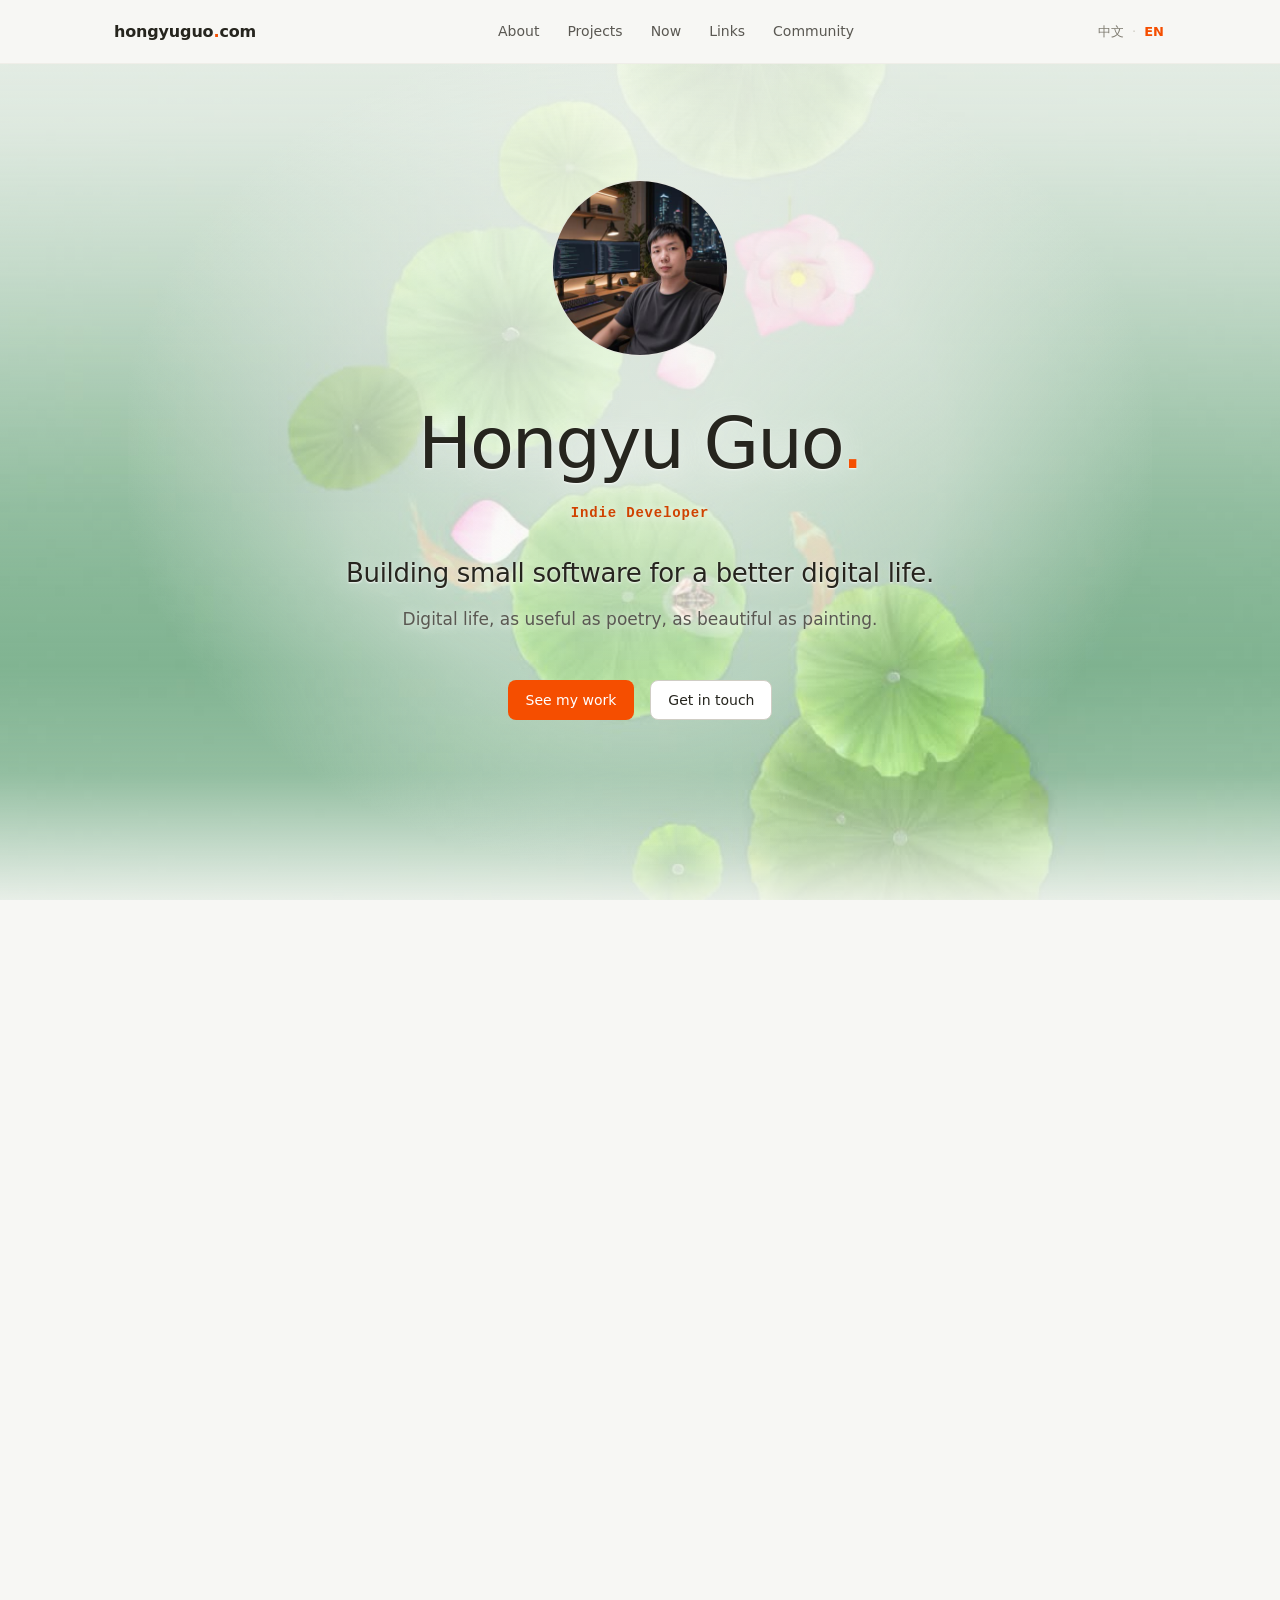
==== commit e0892dbc: "三图交叉淡化托底方案:视频失败重试后或4秒内未出首帧自动切换 ctd2/ct7/ct8 交叉淡化+Ken Burns(压缩至28/50/56KB共134KB);鲤鱼/青蛙加默认尺寸与初始隐藏(修复卡顿" ====
--- a/index.html
+++ b/index.html
@@ -7,7 +7,7 @@
   <meta name="description" content="Hongyu Guo, indie developer. Building small software for a better digital life — SafeVault and MaiKer.">
   <link rel="icon" type="image/png" media="(prefers-color-scheme: dark)" href="assets/favicon-white.png?v=2">
   <link rel="icon" type="image/png" media="(prefers-color-scheme: light)" href="assets/favicon-black.png?v=2">
-  <link rel="stylesheet" href="preview-cursor.css?v=12">
+  <link rel="stylesheet" href="preview-cursor.css?v=13">
 </head>
 <body>
 
@@ -182,6 +182,6 @@
   </main>
 
   <script src="i18n.js?v=12"></script>
-  <script src="pond-scroll-video.js?v=5"></script>
+  <script src="pond-scroll-video.js?v=6"></script>
 </body>
 </html>
--- a/preview-cursor.css
+++ b/preview-cursor.css
@@ -516,6 +516,11 @@
   z-index: 0;
   pointer-events: none; /* 纯装饰，不可点击 */
   cursor: default;
+  /* JS 布局前的默认尺寸与隐藏：防止弱网/卡顿时闪现天然大图 */
+  width: 132px;
+  height: auto;
+  max-width: 28vw;
+  opacity: 0; /* 第四幕由 JS 渐显 */
   transform-origin: 50% 60%;
   filter: drop-shadow(0 8px 24px rgba(32, 32, 32, 0.12));
   animation: carp-sway 7s ease-in-out infinite;
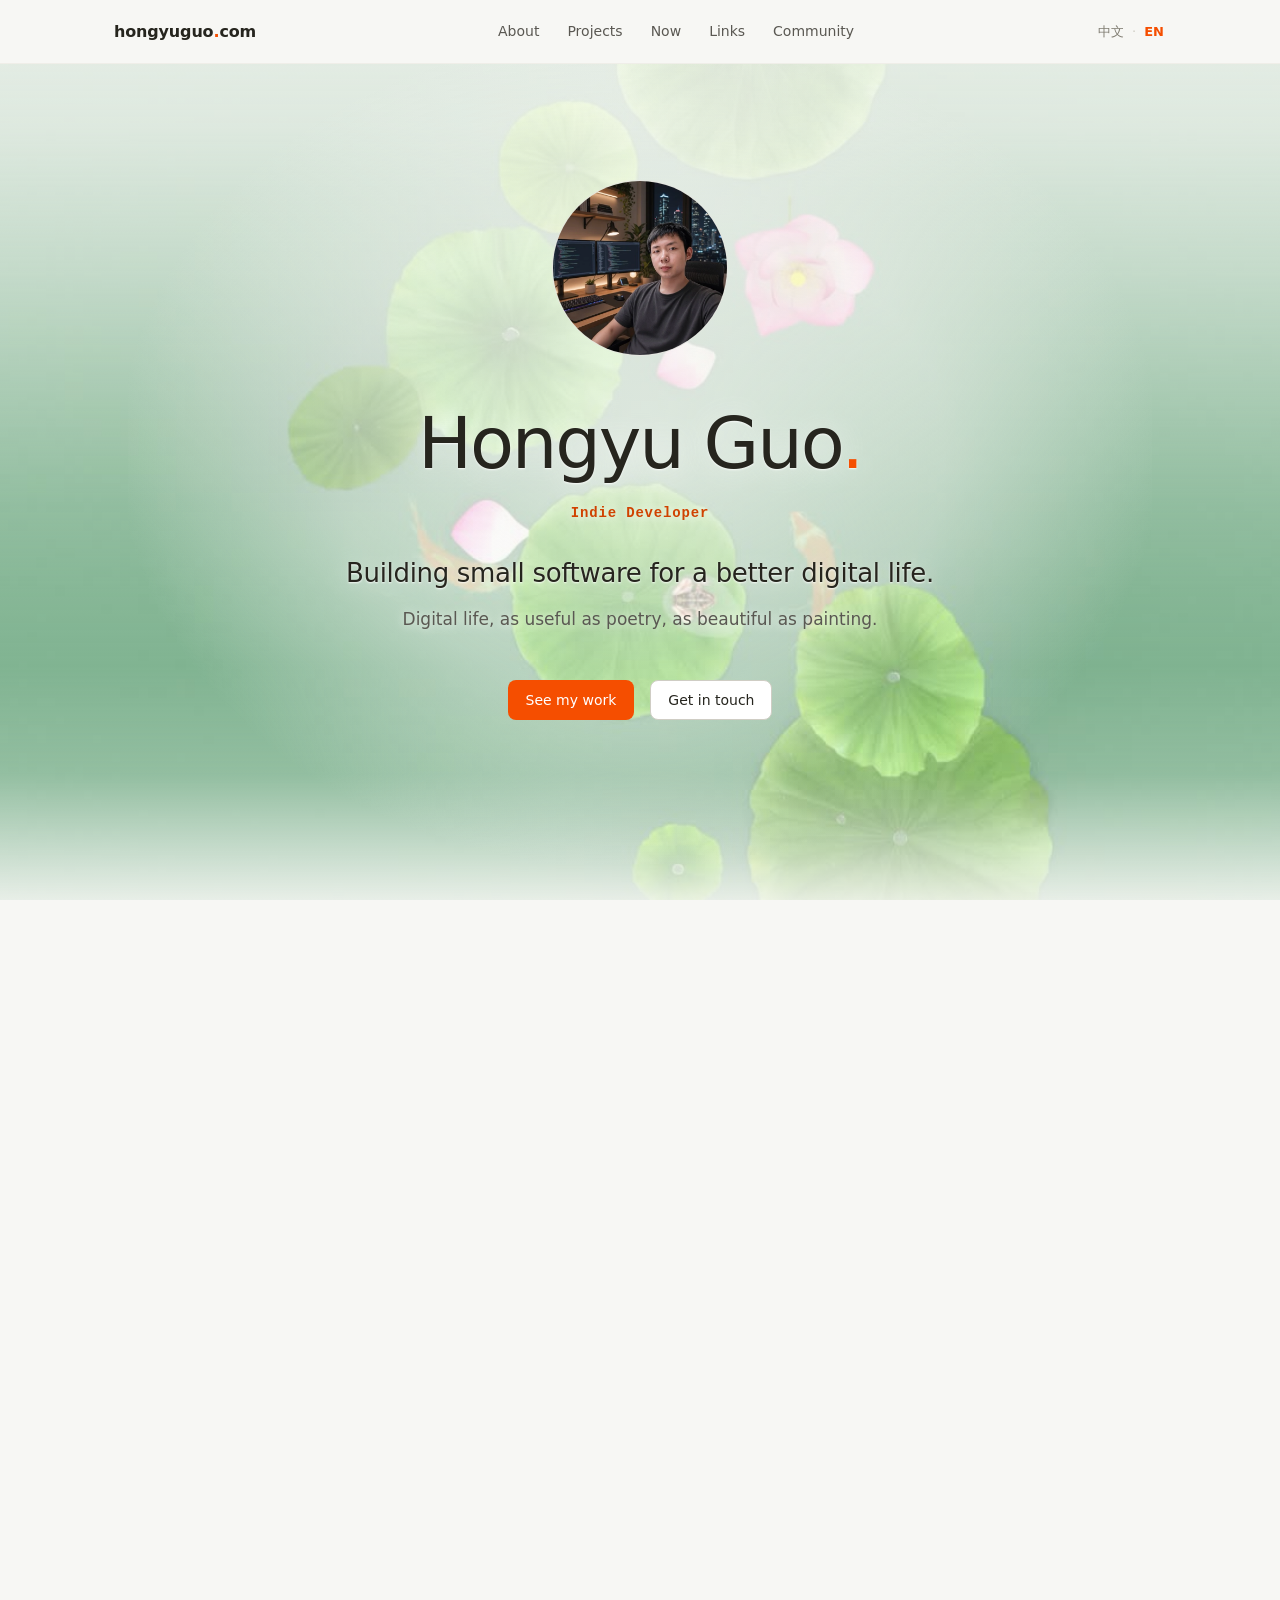
==== commit 1640642f: "内容图片转WebP:头像108KB→55KB、产品图标218/17KB→23/4.5KB、扩展图标→2-3KB(均保持原分辨率高质量);topics.js引用更新+版本号v5防缓存404;≤8KB小图" ====
--- a/index.html
+++ b/index.html
@@ -52,7 +52,7 @@
         <!-- Scene 1 · intro -->
         <div class="screen-content hero-content" id="screen-hero">
           <div class="hero-inner">
-            <img class="avatar" src="assets/avatar.jpg" alt="Portrait of Hongyu Guo" width="176" height="176">
+            <img class="avatar" src="assets/avatar.webp" alt="Portrait of Hongyu Guo" width="176" height="176">
             <h1 class="hero-name">Hongyu Guo<span class="dot">.</span></h1>
             <p class="hero-role" data-i18n="hero.role">Indie Developer</p>
             <p class="hero-tagline" data-i18n="hero.tagline">Building small software for a better digital life.</p>
